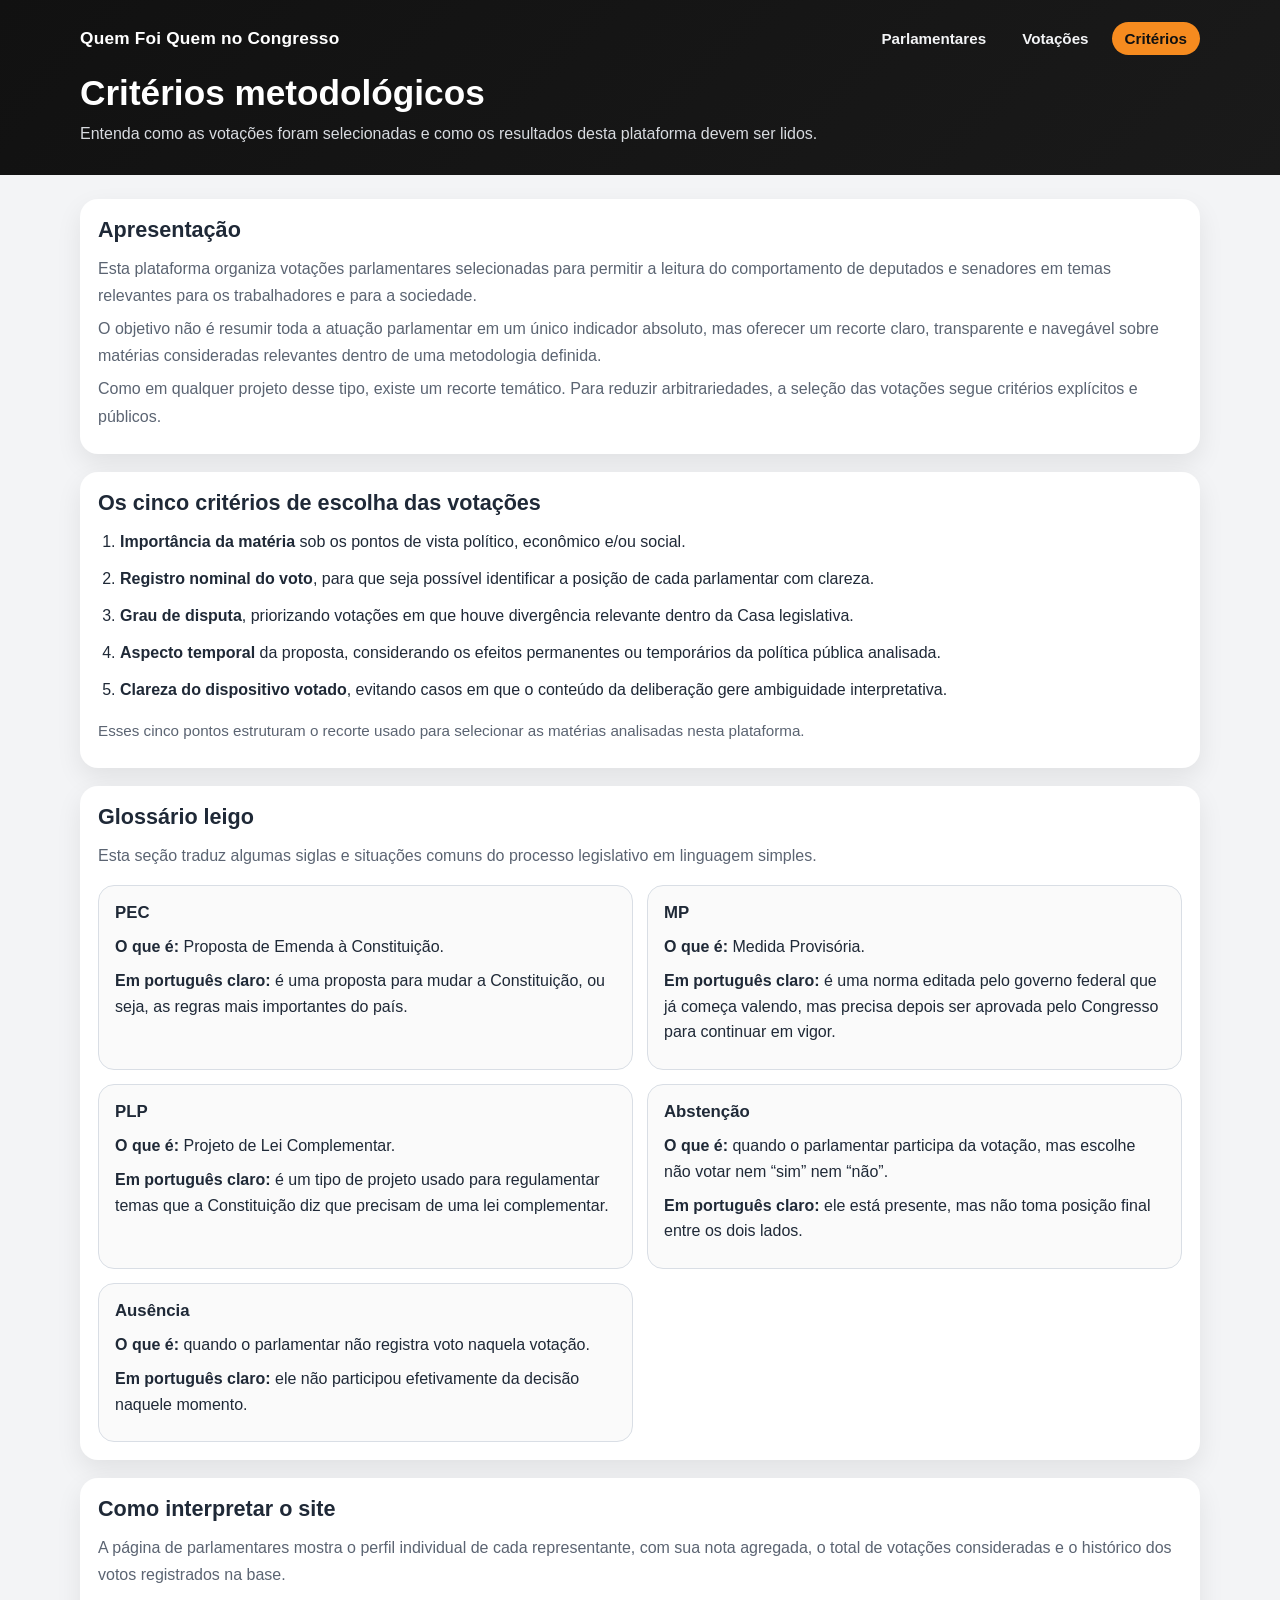
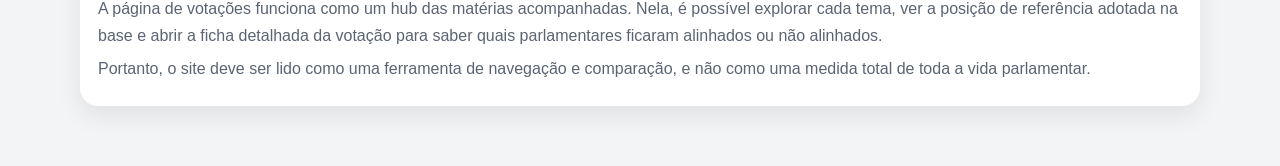
==== criterios.html @ c4612b1e "Add files via upload" ====
<!DOCTYPE html>
<html lang="pt-BR">
<head>
  <meta charset="UTF-8" />
  <meta name="viewport" content="width=device-width, initial-scale=1.0" />
  <title>Critérios | Quem Foi Quem no Congresso</title>
  <link rel="stylesheet" href="css/style.css" />
</head>
<body>
  <header class="topo">
    <div class="container">
      <nav class="nav-site">
        <a href="index.html" class="nav-brand">Quem Foi Quem no Congresso</a>
        <div class="nav-links">
          <a href="index.html">Parlamentares</a>
          <a href="votacoes.html">Votações</a>
          <a href="criterios.html" class="ativo">Critérios</a>
        </div>
      </nav>

      <div class="topo-conteudo">
        <h1>Critérios metodológicos</h1>
        <p class="subtitulo">
          Entenda como as votações foram selecionadas e como os resultados desta plataforma devem ser lidos.
        </p>
      </div>
    </div>
  </header>

  <main class="container pagina-criterios">
    <section class="card texto-longo">
      <h2>Apresentação</h2>
      <p>
        Esta plataforma organiza votações parlamentares selecionadas para permitir a leitura do comportamento de deputados e senadores em temas relevantes para os trabalhadores e para a sociedade.
      </p>
      <p>
        O objetivo não é resumir toda a atuação parlamentar em um único indicador absoluto, mas oferecer um recorte claro, transparente e navegável sobre matérias consideradas relevantes dentro de uma metodologia definida.
      </p>
      <p>
        Como em qualquer projeto desse tipo, existe um recorte temático. Para reduzir arbitrariedades, a seleção das votações segue critérios explícitos e públicos.
      </p>
    </section>

    <section class="card texto-longo">
      <h2>Os cinco critérios de escolha das votações</h2>
      <ol class="lista-criterios">
        <li><strong>Importância da matéria</strong> sob os pontos de vista político, econômico e/ou social.</li>
        <li><strong>Registro nominal do voto</strong>, para que seja possível identificar a posição de cada parlamentar com clareza.</li>
        <li><strong>Grau de disputa</strong>, priorizando votações em que houve divergência relevante dentro da Casa legislativa.</li>
        <li><strong>Aspecto temporal</strong> da proposta, considerando os efeitos permanentes ou temporários da política pública analisada.</li>
        <li><strong>Clareza do dispositivo votado</strong>, evitando casos em que o conteúdo da deliberação gere ambiguidade interpretativa.</li>
      </ol>
      <p class="nota-criterios">
        Esses cinco pontos estruturam o recorte usado para selecionar as matérias analisadas nesta plataforma.
      </p>
    </section>

    <section class="card texto-longo">
      <h2>Glossário leigo</h2>
      <p>
        Esta seção traduz algumas siglas e situações comuns do processo legislativo em linguagem simples.
      </p>

      <div class="glossario-grid">
        <article class="glossario-item">
          <h3>PEC</h3>
          <p><strong>O que é:</strong> Proposta de Emenda à Constituição.</p>
          <p><strong>Em português claro:</strong> é uma proposta para mudar a Constituição, ou seja, as regras mais importantes do país.</p>
        </article>

        <article class="glossario-item">
          <h3>MP</h3>
          <p><strong>O que é:</strong> Medida Provisória.</p>
          <p><strong>Em português claro:</strong> é uma norma editada pelo governo federal que já começa valendo, mas precisa depois ser aprovada pelo Congresso para continuar em vigor.</p>
        </article>

        <article class="glossario-item">
          <h3>PLP</h3>
          <p><strong>O que é:</strong> Projeto de Lei Complementar.</p>
          <p><strong>Em português claro:</strong> é um tipo de projeto usado para regulamentar temas que a Constituição diz que precisam de uma lei complementar.</p>
        </article>

        <article class="glossario-item">
          <h3>Abstenção</h3>
          <p><strong>O que é:</strong> quando o parlamentar participa da votação, mas escolhe não votar nem “sim” nem “não”.</p>
          <p><strong>Em português claro:</strong> ele está presente, mas não toma posição final entre os dois lados.</p>
        </article>

        <article class="glossario-item">
          <h3>Ausência</h3>
          <p><strong>O que é:</strong> quando o parlamentar não registra voto naquela votação.</p>
          <p><strong>Em português claro:</strong> ele não participou efetivamente da decisão naquele momento.</p>
        </article>
      </div>
    </section>

    <section class="card texto-longo">
      <h2>Como interpretar o site</h2>
      <p>
        A página de parlamentares mostra o perfil individual de cada representante, com sua nota agregada, o total de votações consideradas e o histórico dos votos registrados na base.
      </p>
      <p>
        A página de votações funciona como um hub das matérias acompanhadas. Nela, é possível explorar cada tema, ver a posição de referência adotada na base e abrir a ficha detalhada da votação para saber quais parlamentares ficaram alinhados ou não alinhados.
      </p>
      <p>
        Portanto, o site deve ser lido como uma ferramenta de navegação e comparação, e não como uma medida total de toda a vida parlamentar.
      </p>
    </section>
  </main>
</body>
</html>
---- css/style.css ----
* {
  box-sizing: border-box;
}

:root {
  --bg: #f3f4f6;
  --card: #ffffff;
  --texto: #1f2937;
  --texto-suave: #5b6472;
  --borda: #d9dee5;

  --topo: #111111;
  --topo-2: #1a1a1a;
  --topo-texto: #f3f4f6;

  --accent: #f68b1f;
  --accent-dark: #d96f00;
  --accent-soft: #fff1e2;

  --verde-bg: #dcfce7;
  --verde-borda: #86efac;
  --verde-texto: #166534;

  --amarelo-bg: #fff1e2;
  --amarelo-borda: #f6b26b;
  --amarelo-texto: #a55400;

  --vermelho-bg: #fee2e2;
  --vermelho-borda: #fca5a5;
  --vermelho-texto: #991b1b;

  --sombra: 0 10px 26px rgba(0, 0, 0, 0.08);
}

body {
  margin: 0;
  font-family: Arial, Helvetica, sans-serif;
  background: var(--bg);
  color: var(--texto);
}

.container {
  width: min(1120px, 92%);
  margin: 0 auto;
}

.topo {
  background: linear-gradient(135deg, var(--topo), var(--topo-2));
  color: white;
  padding: 22px 0 28px;
  margin-bottom: 24px;
}

.topo h1 {
  margin: 0 0 8px;
  font-size: 2.2rem;
}

.subtitulo {
  margin: 0;
  color: #d8dbe0;
  line-height: 1.6;
}

.topo-conteudo {
  margin-top: 18px;
}

.nav-site {
  display: flex;
  align-items: center;
  justify-content: space-between;
  gap: 18px;
  flex-wrap: wrap;
}

.nav-brand {
  color: white;
  text-decoration: none;
  font-weight: 800;
  font-size: 1.08rem;
  letter-spacing: 0.2px;
}

.nav-links {
  display: flex;
  gap: 10px;
  flex-wrap: wrap;
}

.nav-links a {
  color: var(--topo-texto);
  text-decoration: none;
  padding: 8px 13px;
  border-radius: 999px;
  font-weight: 700;
  font-size: 0.95rem;
}

.nav-links a:hover {
  background: rgba(255, 255, 255, 0.08);
}

.nav-links a.ativo {
  background: var(--accent);
  color: #111111;
}

.voltar-link {
  display: inline-block;
  margin-bottom: 8px;
  color: var(--topo-texto);
  text-decoration: none;
  font-size: 0.95rem;
}

.voltar-link:hover {
  text-decoration: underline;
}

.topo-titulo-interno {
  margin-top: 8px;
}

/* HOME */
.topo-home {
  padding-top: 8px;
}

.hero-home {
  display: flex;
  align-items: center;
  justify-content: space-between;
  gap: 24px;
}

.hero-home-texto {
  max-width: 760px;
}

.selo-home {
  display: inline-block;
  margin-bottom: 12px;
  background: rgba(246, 139, 31, 0.14);
  color: #ffb25e;
  border: 1px solid rgba(246, 139, 31, 0.35);
  padding: 6px 10px;
  border-radius: 999px;
  font-weight: 700;
  font-size: 0.85rem;
}

.hero-acoes {
  display: flex;
  gap: 12px;
  flex-wrap: wrap;
  margin-top: 22px;
}

.btn-principal,
.btn-secundario {
  display: inline-flex;
  align-items: center;
  justify-content: center;
  min-height: 44px;
  padding: 0 16px;
  border-radius: 12px;
  font-weight: 700;
  text-decoration: none;
}

.btn-principal {
  background: var(--accent);
  color: #111111;
}

.btn-principal:hover {
  background: #ff9d39;
}

.btn-secundario {
  background: transparent;
  color: white;
  border: 1px solid rgba(255, 255, 255, 0.18);
}

.btn-secundario:hover {
  background: rgba(255, 255, 255, 0.06);
}

.intro-home,
.intro-hub {
  margin-bottom: 18px;
}

.intro-home-grid {
  display: grid;
  grid-template-columns: 1.4fr 1fr;
  gap: 20px;
}

.intro-home h2,
.intro-hub h2,
.texto-longo h2 {
  margin-top: 0;
  margin-bottom: 12px;
  font-size: 1.35rem;
}

.intro-home p,
.intro-hub p,
.texto-longo p {
  line-height: 1.7;
}

.atalhos-home {
  display: grid;
  gap: 12px;
}

.atalho-card {
  display: block;
  text-decoration: none;
  color: inherit;
  background: #fafafa;
  border: 1px solid var(--borda);
  border-left: 5px solid var(--accent);
  border-radius: 16px;
  padding: 16px;
}

.atalho-card strong {
  display: block;
  margin-bottom: 6px;
  font-size: 1rem;
}

.atalho-card span {
  color: var(--texto-suave);
  line-height: 1.5;
}

.atalho-card:hover {
  background: #fff;
}

.link-inline {
  color: var(--accent-dark);
  text-decoration: underline;
}

/* FILTROS E GRID */
.filtros {
  display: grid;
  grid-template-columns: 2fr 1fr 1fr;
  gap: 12px;
  margin-bottom: 20px;
}

.filtros input,
.filtros select,
.input-busca-votacao {
  padding: 12px 14px;
  border: 1px solid var(--borda);
  border-radius: 12px;
  font-size: 1rem;
  background: white;
  color: var(--texto);
}

.resultado-info {
  margin: 10px 0 18px;
  color: var(--texto-suave);
  font-size: 0.95rem;
}

.grid-cards,
.lista-votacoes,
.lista-votos {
  display: grid;
  gap: 18px;
  padding-bottom: 30px;
}

.grid-cards {
  grid-template-columns: repeat(auto-fill, minmax(290px, 1fr));
}

.card {
  background: var(--card);
  border-radius: 18px;
  padding: 18px;
  box-shadow: var(--sombra);
  transition: transform 0.15s ease, box-shadow 0.15s ease;
}

.card:hover {
  transform: translateY(-3px);
  box-shadow: 0 14px 30px rgba(0, 0, 0, 0.12);
}

.card h3 {
  margin-top: 0;
  margin-bottom: 12px;
  font-size: 1.1rem;
  line-height: 1.35;
}

.card p {
  margin: 6px 0;
  color: var(--texto-suave);
}

.card-link {
  text-decoration: none;
  color: inherit;
  display: block;
}

.card-link:hover {
  text-decoration: none;
  color: inherit;
}

/* RESUMO */
.resumo-topo-grid {
  display: grid;
  grid-template-columns: repeat(5, minmax(0, 1fr));
  gap: 14px;
  margin-bottom: 22px;
}

.resumo-card {
  background: #ffffff;
  border-radius: 16px;
  padding: 16px;
  box-shadow: var(--sombra);
  border-top: 4px solid transparent;
}

.resumo-card.destaque-laranja {
  border-top-color: var(--accent);
  background: linear-gradient(180deg, #fff8f0, #ffffff);
}

.resumo-card .rotulo {
  display: block;
  color: var(--texto-suave);
  font-size: 0.9rem;
  margin-bottom: 6px;
}

.resumo-card .valor {
  font-size: 1.55rem;
  font-weight: 700;
  color: var(--texto);
}

/* CARD PARLAMENTAR HOME */
.card-parlamentar-topo {
  display: flex;
  align-items: center;
  justify-content: space-between;
  gap: 12px;
  margin-bottom: 12px;
  flex-wrap: wrap;
}

.card-parlamentar-meta {
  display: flex;
  gap: 12px;
  flex-wrap: wrap;
  color: var(--texto-suave);
  margin-bottom: 14px;
  font-size: 0.94rem;
}

.card-parlamentar-grid {
  display: grid;
  grid-template-columns: repeat(3, minmax(0, 1fr));
  gap: 10px;
}

.mini-info,
.voto-info-item,
.metrica {
  background: #fafafa;
  border: 1px solid var(--borda);
  border-radius: 14px;
  padding: 12px;
}

.mini-info .rotulo,
.voto-info-item .rotulo,
.metrica-rotulo {
  display: block;
  color: var(--texto-suave);
  font-size: 0.84rem;
  margin-bottom: 6px;
}

.mini-info strong,
.metrica-valor {
  font-size: 1.2rem;
}

/* BADGES */
.badge {
  display: inline-block;
  margin-top: 10px;
  padding: 6px 10px;
  border-radius: 999px;
  font-size: 0.88rem;
  font-weight: bold;
}

.badge-alto {
  background: var(--verde-bg);
  color: var(--verde-texto);
}

.badge-medio {
  background: var(--amarelo-bg);
  color: var(--amarelo-texto);
}

.badge-baixo {
  background: var(--vermelho-bg);
  color: var(--vermelho-texto);
}

.perfil-casa-tag {
  display: inline-block;
  padding: 6px 10px;
  border-radius: 999px;
  background: #f1f2f4;
  color: #111111;
  font-size: 0.82rem;
  font-weight: 700;
}

/* PÁGINAS INTERNAS */
.filtros-votacoes-grid {
  grid-template-columns: 2fr 1fr 1fr 1fr;
}

.pagina-parlamentar,
.pagina-votacao,
.pagina-criterios {
  padding-bottom: 42px;
}

.perfil-hero {
  margin-bottom: 26px;
  overflow: hidden;
}

.perfil-hero-topo {
  display: flex;
  justify-content: space-between;
  gap: 20px;
  align-items: flex-start;
  margin-bottom: 22px;
}

.perfil-nome {
  margin: 0 0 8px;
  font-size: 2rem;
  line-height: 1.1;
}

.votacao-nome {
  font-size: 1.7rem;
  line-height: 1.25;
}

.perfil-meta {
  margin: 0;
  color: var(--texto-suave);
  font-size: 1rem;
}

.caixa-nota {
  min-width: 200px;
  border-radius: 18px;
  padding: 18px;
  background: #fafafa;
  border: 1px solid var(--borda);
  text-align: center;
}

.caixa-nota-rotulo {
  font-size: 0.9rem;
  color: var(--texto-suave);
  margin-bottom: 6px;
}

.caixa-nota-valor {
  font-size: 2.2rem;
  font-weight: 800;
  line-height: 1;
  margin-bottom: 8px;
}

.caixa-nota-texto {
  font-size: 0.92rem;
  font-weight: 700;
}

.termometro-box {
  margin-bottom: 24px;
}

.termometro-legenda {
  display: flex;
  justify-content: space-between;
  align-items: center;
  color: var(--texto-suave);
  font-size: 0.88rem;
  margin-bottom: 8px;
}

.termometro-trilho {
  width: 100%;
  height: 16px;
  background: #eceff3;
  border-radius: 999px;
  overflow: hidden;
}

.termometro-preenchimento {
  height: 100%;
  border-radius: 999px;
  transition: width 0.25s ease;
}

.termometro-preenchimento.alto {
  background: linear-gradient(90deg, var(--accent), #ff9d39);
}

.termometro-preenchimento.medio {
  background: linear-gradient(90deg, #f6b26b, var(--accent));
}

.termometro-preenchimento.baixo {
  background: linear-gradient(90deg, #d45a5a, #b73d3d);
}

.perfil-metricas {
  display: grid;
  grid-template-columns: repeat(3, minmax(0, 1fr));
  gap: 14px;
}

.perfil-alto {
  border-top: 5px solid var(--accent);
}

.perfil-medio {
  border-top: 5px solid #f6b26b;
}

.perfil-baixo {
  border-top: 5px solid #d45a5a;
}

.secao-votos-topo {
  display: flex;
  align-items: flex-end;
  justify-content: space-between;
  gap: 18px;
  margin-bottom: 12px;
}

.secao-votos h2 {
  margin: 0 0 8px;
  font-size: 1.45rem;
}

.secao-explicacao {
  margin: 0;
  color: var(--texto-suave);
}

.filtros-votos {
  display: flex;
  flex-direction: column;
  gap: 10px;
  min-width: 340px;
}

.botoes-filtro {
  display: flex;
  gap: 8px;
  flex-wrap: wrap;
}

.btn-filtro {
  border: 1px solid var(--borda);
  background: white;
  color: var(--texto);
  border-radius: 999px;
  padding: 10px 14px;
  font-size: 0.92rem;
  font-weight: 700;
  cursor: pointer;
}

.btn-filtro:hover {
  background: #fafafa;
}

.btn-filtro.ativo {
  background: var(--accent);
  color: #111111;
  border-color: var(--accent);
}

.status-pill {
  display: inline-flex;
  align-items: center;
  padding: 7px 11px;
  border-radius: 999px;
  font-size: 0.85rem;
  font-weight: 800;
}

.status-alinhado {
  background: var(--verde-bg);
  color: var(--verde-texto);
  border: 1px solid var(--verde-borda);
}

.status-nao-alinhado {
  background: var(--vermelho-bg);
  color: var(--vermelho-texto);
  border: 1px solid var(--vermelho-borda);
}

.voto-card,
.votacao-card {
  border-left: 5px solid transparent;
}

.votacao-card-topo,
.voto-card-topo {
  display: flex;
  align-items: center;
  justify-content: space-between;
  gap: 12px;
  margin-bottom: 12px;
  flex-wrap: wrap;
}

.votacao-card-titulo,
.voto-titulo {
  margin: 0 0 14px;
  font-size: 1.08rem;
  line-height: 1.4;
}

.votacao-card-grid {
  display: grid;
  grid-template-columns: repeat(4, minmax(0, 1fr));
  gap: 12px;
}

.voto-grid-info {
  display: grid;
  grid-template-columns: repeat(3, minmax(0, 1fr));
  gap: 12px;
}

.votacao-termometro {
  margin-top: 14px;
  margin-bottom: 0;
}

.voto-casa {
  color: var(--texto-suave);
  font-size: 0.88rem;
  font-weight: 700;
}

.estado-vazio {
  text-align: center;
}

.link-acao {
  color: var(--accent-dark);
  font-weight: 700;
  text-decoration: none;
}

.link-acao:hover {
  text-decoration: underline;
}

.parlamentar-voto-card,
.votacao-card-link {
  text-decoration: none;
  color: inherit;
  display: block;
}

.parlamentar-voto-card:hover,
.votacao-card-link:hover {
  text-decoration: none;
  color: inherit;
}

.parlamentar-voto-subinfo {
  display: flex;
  gap: 14px;
  flex-wrap: wrap;
  color: var(--texto-suave);
  margin-bottom: 14px;
  font-size: 0.94rem;
}

.voto-grid-info-2 {
  grid-template-columns: repeat(2, minmax(0, 1fr));
}

/* CRITÉRIOS */
.texto-longo {
  margin-bottom: 18px;
}

.lista-criterios {
  padding-left: 22px;
  margin: 0 0 14px;
}

.lista-criterios li {
  margin-bottom: 10px;
  line-height: 1.7;
}

.nota-criterios {
  color: var(--texto-suave) !important;
  font-size: 0.95rem;
}

/* Logo no topo */
.nav-brand-com-logo {
  display: inline-flex;
  align-items: center;
  gap: 12px;
}

.nav-logo {
  height: 42px;
  width: auto;
  display: block;
  object-fit: contain;
  background: white;
  border-radius: 8px;
  padding: 4px;
}

/* Home com mapa */
.home-filtros-mapa {
  display: grid;
  grid-template-columns: 1.15fr 0.85fr;
  gap: 18px;
  margin-bottom: 20px;
}

.painel-mapa,
.painel-filtros-home {
  height: 100%;
}

.painel-mapa-topo {
  display: flex;
  align-items: flex-start;
  justify-content: space-between;
  gap: 16px;
  margin-bottom: 14px;
}

.painel-mapa-topo h2,
.painel-filtros-home h2 {
  margin-top: 0;
  margin-bottom: 8px;
  font-size: 1.25rem;
}

.texto-suave {
  color: var(--texto-suave);
}

.mapa-wrapper {
  width: 100%;
  min-height: 420px;
  border: 1px solid var(--borda);
  border-radius: 16px;
  overflow: hidden;
  background: #fafafa;
  display: flex;
  align-items: center;
  justify-content: center;
  padding: 16px;
}

.estado-selecionado-box {
  margin-top: 14px;
  background: #fafafa;
  border: 1px solid var(--borda);
  border-radius: 14px;
  padding: 12px;
}

.estado-selecionado-box .rotulo {
  display: block;
  color: var(--texto-suave);
  font-size: 0.84rem;
  margin-bottom: 6px;
}

.btn-limpar-mapa {
  white-space: nowrap;
}

.filtros-home-novos {
  grid-template-columns: 1fr;
  margin-bottom: 0;
}

/* Mapa fake em HTML */
.mapa-fake-wrap {
  width: 100%;
  display: flex;
  justify-content: center;
}

.mapa-fake {
  position: relative;
  width: 100%;
  max-width: 520px;
  height: 390px;
  border-radius: 18px;
  background:
    radial-gradient(circle at 20% 20%, #ffffff 0%, #f6f7f9 35%, #eceff3 100%);
  border: 1px solid var(--borda);
  box-shadow: inset 0 1px 0 rgba(255,255,255,0.7);
  overflow: hidden;
}

/* Fundo do mapa em CSS puro, sem arquivo externo */
.mapa-fake::before {
  content: "";
  position: absolute;
  left: 50%;
  top: 52%;
  width: 72%;
  height: 82%;
  transform: translate(-50%, -50%);
  background: #dfe3e8;
  opacity: 0.9;
  pointer-events: none;
  z-index: 1;
  clip-path: polygon(
    41% 2%, 52% 0%, 61% 4%, 71% 8%, 78% 17%, 83% 24%, 87% 33%, 86% 42%,
    88% 51%, 84% 61%, 84% 69%, 79% 74%, 74% 79%, 70% 84%, 64% 87%, 60% 93%,
    55% 98%, 48% 100%, 42% 98%, 38% 92%, 34% 88%, 31% 82%, 26% 77%, 22% 71%,
    18% 66%, 12% 60%, 8% 54%, 7% 46%, 4% 38%, 6% 30%, 10% 24%, 13% 17%,
    19% 11%, 26% 8%, 33% 4%
  );
}

.mapa-fake::after {
  content: "";
  position: absolute;
  left: 54%;
  top: 13%;
  width: 22%;
  height: 7%;
  background: #dfe3e8;
  opacity: 0.9;
  pointer-events: none;
  z-index: 1;
  clip-path: polygon(0 40%, 78% 40%, 100% 0, 96% 70%, 70% 100%, 22% 100%, 0 80%);
}

.uf-btn {
  position: absolute;
  min-width: 42px;
  height: 34px;
  border: 1px solid #cfd6df;
  background: #ffffff;
  color: var(--texto);
  border-radius: 10px;
  font-size: 0.78rem;
  font-weight: 800;
  cursor: pointer;
  box-shadow: 0 4px 10px rgba(0, 0, 0, 0.06);
  transition: transform 0.12s ease, background 0.12s ease, border-color 0.12s ease, box-shadow 0.12s ease;
  z-index: 2;
}

.uf-btn:hover {
  transform: translateY(-1px);
  background: #fff7ee;
  border-color: #f0b26c;
}

.uf-btn.ativo {
  background: var(--accent);
  color: #111111;
  border-color: var(--accent-dark);
  box-shadow: 0 8px 18px rgba(246, 139, 31, 0.28);
}

.uf-btn.sem-dados {
  opacity: 0.45;
}

/* Norte */
.pos-ac { top: 182px; left: 48px; }
.pos-am { top: 120px; left: 95px; }
.pos-rr { top: 42px; left: 138px; }
.pos-ap { top: 58px; left: 286px; }
.pos-pa { top: 106px; left: 228px; }
.pos-ro { top: 212px; left: 108px; }
.pos-to { top: 188px; left: 245px; }

/* Nordeste */
.pos-ma { top: 130px; left: 300px; }
.pos-pi { top: 144px; left: 345px; }
.pos-ce { top: 122px; left: 390px; }
.pos-rn { top: 108px; left: 445px; }
.pos-pb { top: 136px; left: 446px; }
.pos-pe { top: 164px; left: 428px; }
.pos-al { top: 192px; left: 414px; }
.pos-se { top: 218px; left: 405px; }
.pos-ba { top: 222px; left: 354px; }

/* Centro-Oeste */
.pos-mt { top: 188px; left: 182px; }
.pos-ms { top: 264px; left: 204px; }
.pos-go { top: 238px; left: 258px; }
.pos-df { top: 250px; left: 298px; min-width: 34px; }

/* Sudeste */
.pos-mg { top: 246px; left: 326px; }
.pos-es { top: 256px; left: 396px; }
.pos-rj { top: 298px; left: 374px; }
.pos-sp { top: 302px; left: 304px; }

/* Sul */
.pos-pr { top: 334px; left: 282px; }
.pos-sc { top: 356px; left: 300px; }
.pos-rs { top: 382px; left: 274px; }

@media (max-width: 980px) {
  .home-filtros-mapa {
    grid-template-columns: 1fr;
  }

  .mapa-wrapper {
    min-height: 360px;
  }

  .mapa-fake {
    max-width: 100%;
    transform: scale(0.92);
    transform-origin: center center;
  }
}

@media (max-width: 900px) {
  .intro-home-grid,
  .perfil-hero-topo,
  .secao-votos-topo {
    grid-template-columns: 1fr;
    flex-direction: column;
    align-items: stretch;
  }

  .caixa-nota,
  .filtros-votos {
    min-width: 0;
    width: 100%;
  }

  .perfil-metricas,
  .voto-grid-info,
  .votacao-card-grid,
  .resumo-topo-grid,
  .card-parlamentar-grid {
    grid-template-columns: 1fr;
  }

  .voto-grid-info-2 {
    grid-template-columns: 1fr;
  }
}

@media (max-width: 700px) {
  .filtros,
  .filtros-votacoes-grid {
    grid-template-columns: 1fr;
  }

  .perfil-nome {
    font-size: 1.6rem;
  }

  .topo h1 {
    font-size: 1.7rem;
  }

  .nav-site {
    flex-direction: column;
    align-items: flex-start;
  }

  .hero-acoes {
    flex-direction: column;
    align-items: stretch;
  }

  .nav-logo {
    height: 36px;
  }

  .painel-mapa-topo {
    flex-direction: column;
    align-items: stretch;
  }

  .mapa-wrapper {
    padding: 10px;
    min-height: 320px;
  }

  .mapa-fake {
    height: 360px;
    transform: scale(0.78);
  }
}

/* PARTIDOS */
.filtros-partidos-grid {
  grid-template-columns: 2fr 1fr;
  margin-bottom: 0;
}

.pagina-partidos,
.pagina-partido {
  padding-bottom: 42px;
}

.partido-sigla-card {
  font-size: 1.45rem;
  letter-spacing: 0.3px;
}

.partido-nome-grande {
  font-size: 2.3rem;
  letter-spacing: 0.4px;
}

.partido-destaques-grid {
  display: grid;
  grid-template-columns: repeat(2, minmax(0, 1fr));
  gap: 14px;
  margin-top: 18px;
}

.mini-info-texto {
  margin: 8px 0 0 !important;
  color: var(--texto-suave);
  font-size: 0.9rem;
  line-height: 1.45;
}

.meta-link {
  color: inherit;
  text-decoration: underline;
  font-weight: 700;
}

.meta-link:hover {
  color: var(--accent-dark);
}

.partido-link {
  text-decoration-thickness: 2px;
}

@media (max-width: 900px) {
  .partido-destaques-grid {
    grid-template-columns: 1fr;
  }
}

@media (max-width: 700px) {
  .filtros-partidos-grid {
    grid-template-columns: 1fr;
  }

  .partido-nome-grande {
    font-size: 1.8rem;
  }
}

/* GLOSSÁRIO E GUIA RÁPIDO */
.glossario-grid {
  display: grid;
  grid-template-columns: repeat(2, minmax(0, 1fr));
  gap: 14px;
  margin-top: 16px;
}

.glossario-item {
  background: #fafafa;
  border: 1px solid var(--borda);
  border-radius: 16px;
  padding: 16px;
}

.glossario-item h3 {
  margin-top: 0;
  margin-bottom: 10px;
  font-size: 1.05rem;
}

.glossario-item p {
  margin: 8px 0;
  line-height: 1.6;
  color: var(--texto);
}

.guia-rapido-card {
  margin-bottom: 24px;
}

.guia-rapido-topo h2 {
  margin-top: 0;
  margin-bottom: 8px;
}

@media (max-width: 700px) {
  .glossario-grid {
    grid-template-columns: 1fr;
  }
}

/* TEMAS E IMPACTO PRÁTICO */
.filtros-votacoes-5 {
  grid-template-columns: 2fr 1fr 1fr 1fr 1fr;
}

.tema-pill {
  display: inline-flex;
  align-items: center;
  padding: 7px 11px;
  border-radius: 999px;
  font-size: 0.84rem;
  font-weight: 800;
  background: #eef2f7;
  color: #253041;
  border: 1px solid #d7dee8;
}

.votacao-meta-extra {
  display: flex;
  gap: 8px;
  flex-wrap: wrap;
  margin: 10px 0 0;
}

.impacto-pratico-box {
  margin-bottom: 22px;
  background: #fff8f0;
  border: 1px solid #f4c48d;
  border-radius: 16px;
  padding: 14px 16px;
}

.impacto-pratico-box p {
  margin: 6px 0 0;
  color: var(--texto);
  line-height: 1.6;
}

.impacto-rotulo {
  display: block;
  font-size: 0.84rem;
  font-weight: 800;
  color: #9a5400;
  text-transform: uppercase;
  letter-spacing: 0.3px;
}

.impacto-pratico-card {
  margin: 12px 0 16px !important;
  color: var(--texto) !important;
  line-height: 1.6;
}

.resumo-card-subtexto {
  display: block;
  margin-top: 8px;
  color: var(--texto-suave);
  font-size: 0.84rem;
  line-height: 1.45;
}

.glossario-item-destaque {
  background: #fff8f0;
  border-color: #f4c48d;
}

@media (max-width: 900px) {
  .filtros-votacoes-5 {
    grid-template-columns: 1fr 1fr;
  }
}

@media (max-width: 700px) {
  .filtros-votacoes-5 {
    grid-template-columns: 1fr;
  }
}

/* Correção mais forte dos cards de partido */
.partido-card .votacao-card-grid {
  grid-template-columns: repeat(2, minmax(0, 1fr));
  align-items: stretch;
}

.partido-card .voto-info-item {
  min-width: 0;
  height: 100%;
  padding: 14px 12px;
}

.partido-card .voto-info-item .rotulo {
  display: block;
  font-size: 0.8rem;
  line-height: 1.25;
  white-space: normal;
  word-break: break-word;
  overflow-wrap: anywhere;
  min-height: 60px;
}

.partido-card .voto-info-item strong {
  display: block;
  margin-top: 8px;
  font-size: 1.05rem;
  line-height: 1.15;
}

@media (max-width: 900px) {
  .partido-card .votacao-card-grid {
    grid-template-columns: 1fr 1fr;
  }
}

@media (max-width: 700px) {
  .partido-card .votacao-card-grid {
    grid-template-columns: 1fr;
  }

  .partido-card .voto-info-item .rotulo {
    min-height: auto;
  }
}
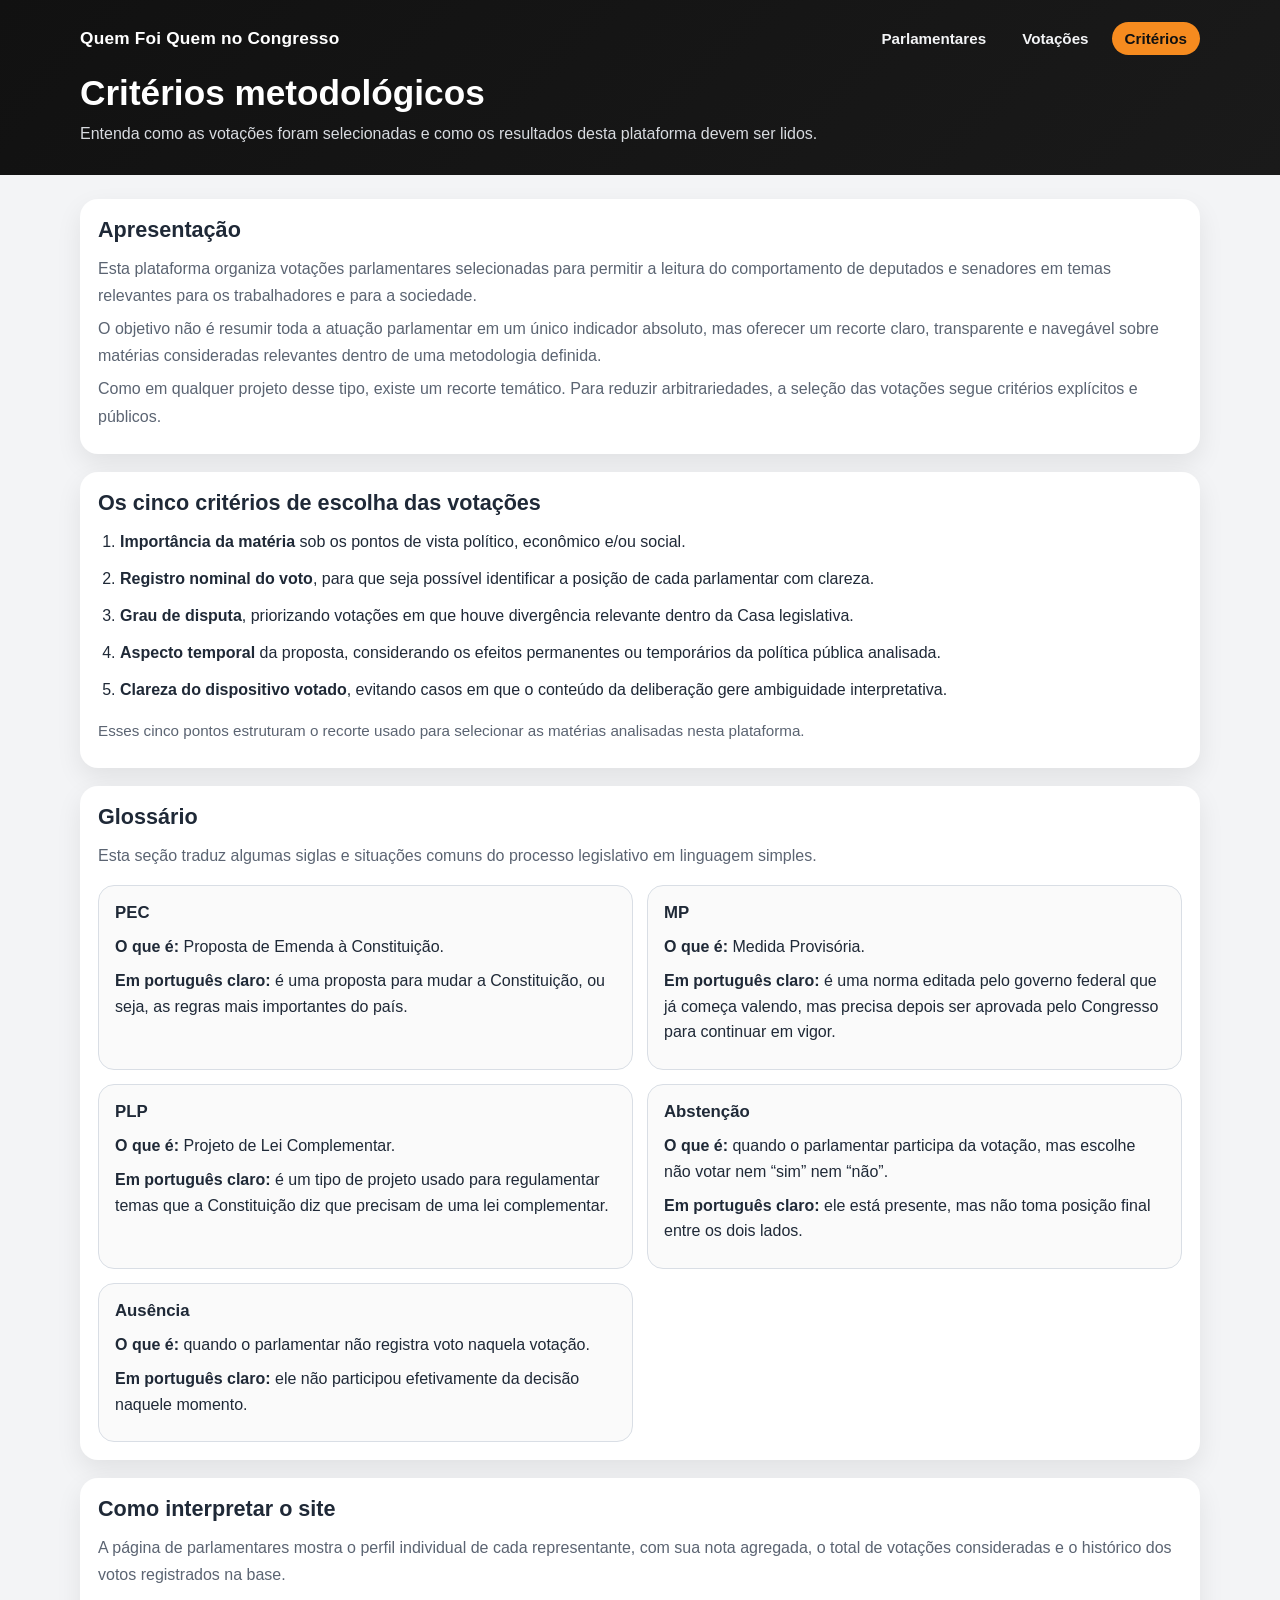
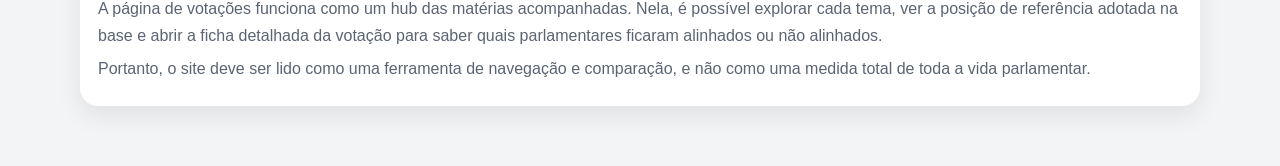
==== commit 371bff5f: "Update criterios.html" ====
--- a/criterios.html
+++ b/criterios.html
@@ -56,7 +56,7 @@
     </section>
 
     <section class="card texto-longo">
-      <h2>Glossário leigo</h2>
+      <h2>Glossário</h2>
       <p>
         Esta seção traduz algumas siglas e situações comuns do processo legislativo em linguagem simples.
       </p>
@@ -108,4 +108,4 @@
     </section>
   </main>
 </body>
-</html>+</html>
